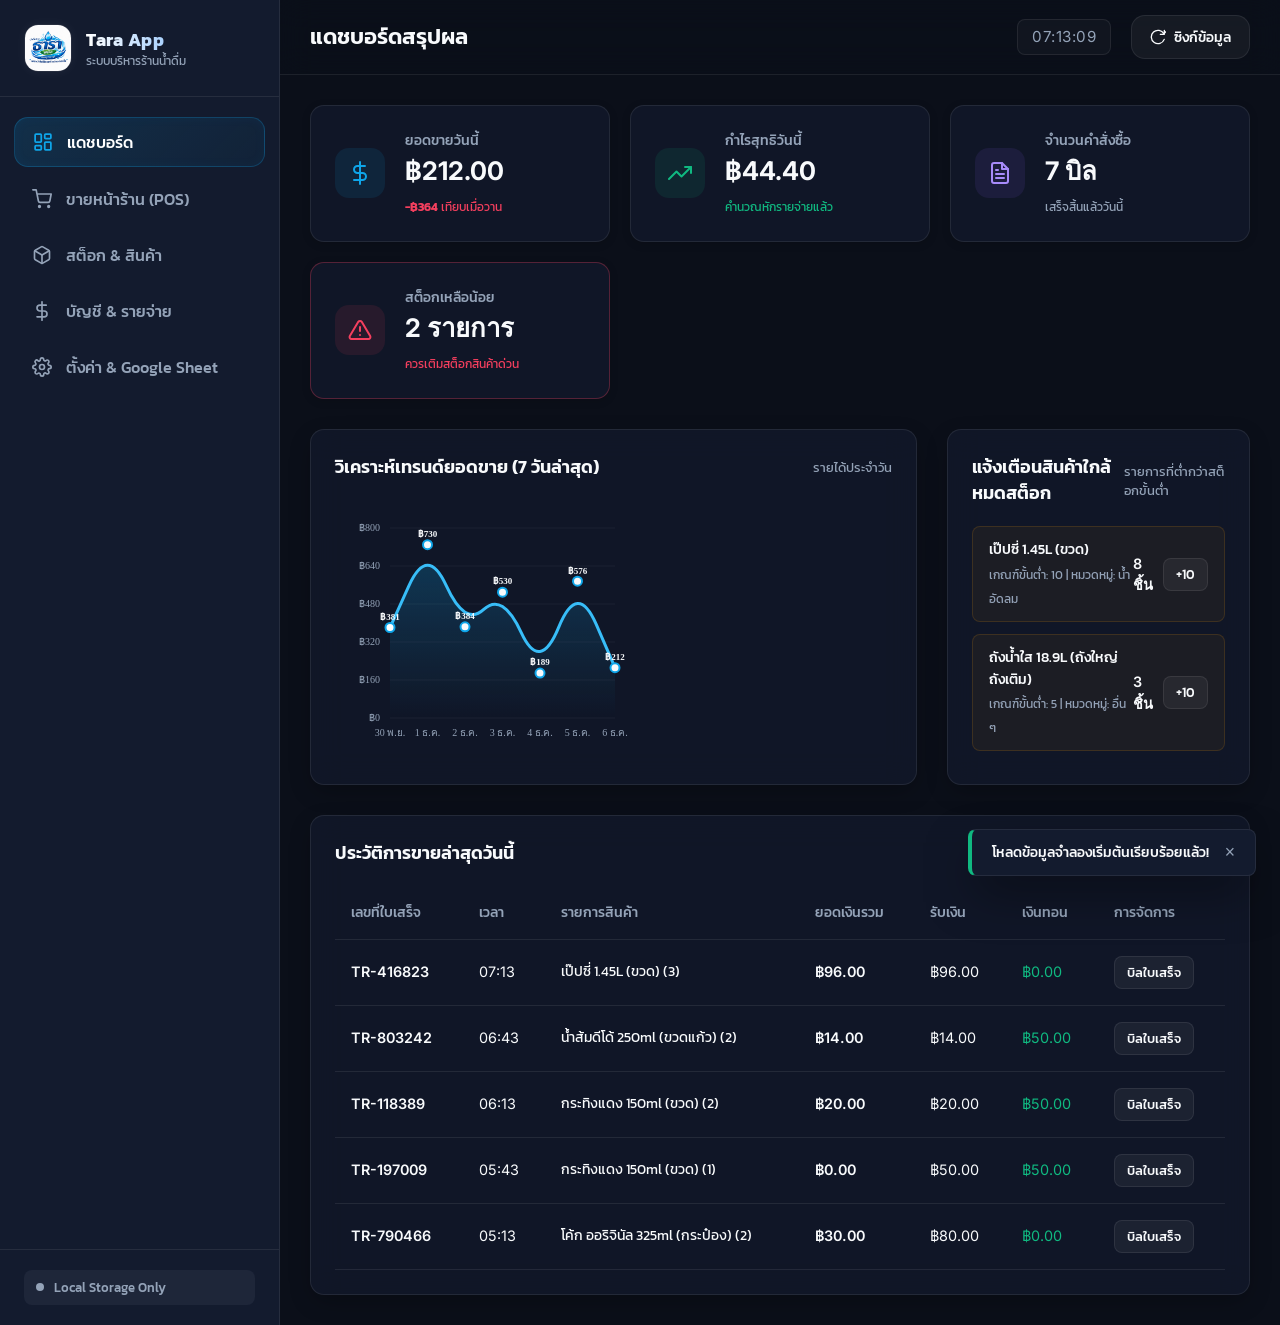
==== Tara App/index.html @ c136586b "Add files via upload" ====
<!DOCTYPE html>
<html lang="th">
<head>
    <meta charset="UTF-8">
    <meta name="viewport" content="width=device-width, initial-scale=1.0">
    <title>Tara App - ระบบจัดการร้านน้ำดื่มและเครื่องดื่ม</title>
    <!-- Google Fonts -->
    <link rel="preconnect" href="https://fonts.googleapis.com">
    <link rel="preconnect" href="https://fonts.gstatic.com" crossorigin>
    <link href="https://fonts.googleapis.com/css2?family=Inter:wght@300;400;500;600;700&family=Kanit:wght@300;400;500;600&display=swap" rel="stylesheet">
    <link rel="stylesheet" href="style.css">
</head>
<body>
    <div class="app-container">
        <!-- Sidebar Navigation -->
        <aside class="sidebar">
            <div class="sidebar-brand">
                <img src="logo/Logo-TARA.jpg" alt="Tara Logo" class="brand-logo-img">
                <div class="brand-details">
                    <h1>Tara App</h1>
                    <span>ระบบบริหารร้านน้ำดื่ม</span>
                </div>
            </div>
            
            <nav class="sidebar-menu">
                <a href="#" class="menu-item active" data-tab="dashboard" id="nav-dashboard">
                    <span class="menu-icon">
                        <svg xmlns="http://www.w3.org/2000/svg" width="20" height="20" viewBox="0 0 24 24" fill="none" stroke="currentColor" stroke-width="2" stroke-linecap="round" stroke-linejoin="round"><rect x="3" y="3" width="7" height="9" rx="1"/><rect x="14" y="3" width="7" height="5" rx="1"/><rect x="14" y="12" width="7" height="9" rx="1"/><rect x="3" y="16" width="7" height="5" rx="1"/></svg>
                    </span>
                    <span class="menu-text">แดชบอร์ด</span>
                </a>
                <a href="#" class="menu-item" data-tab="pos" id="nav-pos">
                    <span class="menu-icon">
                        <svg xmlns="http://www.w3.org/2000/svg" width="20" height="20" viewBox="0 0 24 24" fill="none" stroke="currentColor" stroke-width="2" stroke-linecap="round" stroke-linejoin="round"><circle cx="9" cy="21" r="1"/><circle cx="20" cy="21" r="1"/><path d="M1 1h4l2.68 13.39a2 2 0 0 0 2 1.61h9.72a2 2 0 0 0 2-1.61L23 6H6"/></svg>
                    </span>
                    <span class="menu-text">ขายหน้าร้าน (POS)</span>
                </a>
                <a href="#" class="menu-item" data-tab="stock" id="nav-stock">
                    <span class="menu-icon">
                        <svg xmlns="http://www.w3.org/2000/svg" width="20" height="20" viewBox="0 0 24 24" fill="none" stroke="currentColor" stroke-width="2" stroke-linecap="round" stroke-linejoin="round"><path d="M21 16V8a2 2 0 0 0-1-1.73l-7-4a2 2 0 0 0-2 0l-7 4A2 2 0 0 0 3 8v8a2 2 0 0 0 1 1.73l7 4a2 2 0 0 0 2 0l7-4A2 2 0 0 0 21 16z"/><polyline points="3.27 6.96 12 12.01 20.73 6.96"/><line x1="12" y1="22.08" x2="12" y2="12"/></svg>
                    </span>
                    <span class="menu-text">สต็อก & สินค้า</span>
                </a>
                <a href="#" class="menu-item" data-tab="accounting" id="nav-accounting">
                    <span class="menu-icon">
                        <svg xmlns="http://www.w3.org/2000/svg" width="20" height="20" viewBox="0 0 24 24" fill="none" stroke="currentColor" stroke-width="2" stroke-linecap="round" stroke-linejoin="round"><line x1="12" y1="1" x2="12" y2="23"/><path d="M17 5H9.5a3.5 3.5 0 0 0 0 7h5a3.5 3.5 0 0 1 0 7H6"/></svg>
                    </span>
                    <span class="menu-text">บัญชี & รายจ่าย</span>
                </a>
                <a href="#" class="menu-item" data-tab="settings" id="nav-settings">
                    <span class="menu-icon">
                        <svg xmlns="http://www.w3.org/2000/svg" width="20" height="20" viewBox="0 0 24 24" fill="none" stroke="currentColor" stroke-width="2" stroke-linecap="round" stroke-linejoin="round"><circle cx="12" cy="12" r="3"/><path d="M19.4 15a1.65 1.65 0 0 0 .33 1.82l.06.06a2 2 0 1 1-2.83 2.83l-.06-.06a1.65 1.65 0 0 0-1.82-.33 1.65 1.65 0 0 0-1 1.51V21a2 2 0 0 1-4 0v-.09A1.65 1.65 0 0 0 9 19.4a1.65 1.65 0 0 0-1.82.33l-.06.06a2 2 0 1 1-2.83-2.83l.06-.06a1.65 1.65 0 0 0 .33-1.82 1.65 1.65 0 0 0-1.51-1H3a2 2 0 0 1 0-4h.09A1.65 1.65 0 0 0 4.6 9a1.65 1.65 0 0 0-.33-1.82l-.06-.06a2 2 0 1 1 2.83-2.83l.06.06a1.65 1.65 0 0 0 1.82.33H9a1.65 1.65 0 0 0 1-1.51V3a2 2 0 0 1 4 0v.09a1.65 1.65 0 0 0 1 1.51 1.65 1.65 0 0 0 1.82-.33l.06-.06a2 2 0 1 1 2.83 2.83l-.06.06a1.65 1.65 0 0 0-.33 1.82V9a1.65 1.65 0 0 0 1.51 1H21a2 2 0 0 1 0 4h-.09a1.65 1.65 0 0 0-1.51 1z"/></svg>
                    </span>
                    <span class="menu-text">ตั้งค่า & Google Sheet</span>
                </a>
            </nav>

            <div class="sidebar-footer">
                <div class="sync-status offline" id="connection-indicator">
                    <span class="status-dot"></span>
                    <span class="status-label" id="connection-status-text">Local Storage Only</span>
                </div>
            </div>
        </aside>

        <!-- Main Content Area -->
        <main class="main-content">
            <!-- Header/Topbar -->
            <header class="topbar">
                <div class="topbar-left">
                    <button class="mobile-toggle" id="mobile-nav-toggle">
                        <svg xmlns="http://www.w3.org/2000/svg" width="24" height="24" viewBox="0 0 24 24" fill="none" stroke="currentColor" stroke-width="2" stroke-linecap="round" stroke-linejoin="round"><line x1="3" y1="12" x2="21" y2="12"/><line x1="3" y1="6" x2="21" y2="6"/><line x1="3" y1="18" x2="21" y2="18"/></svg>
                    </button>
                    <h2 class="page-title" id="current-page-title">แดชบอร์ดสรุปผล</h2>
                </div>
                <div class="topbar-right">
                    <div class="current-time" id="clock-display">14:00:00</div>
                    <button class="btn btn-secondary sync-now-btn" id="header-sync-btn" title="ซิงก์ข้อมูลกับ Google Sheet ตอนนี้">
                        <svg xmlns="http://www.w3.org/2000/svg" width="16" height="16" viewBox="0 0 24 24" fill="none" stroke="currentColor" stroke-width="2" stroke-linecap="round" stroke-linejoin="round"><path d="M21.5 2v6h-6M21.34 15.57a10 10 0 1 1-.57-8.38l5.67-5.67"/></svg>
                        <span>ซิงก์ข้อมูล</span>
                    </button>
                </div>
            </header>

            <!-- Container for pages (Tabs) -->
            <div class="content-body">
                
                <!-- 1. DASHBOARD PAGE -->
                <section class="tab-panel active" id="tab-dashboard">
                    <!-- Stats Grid -->
                    <div class="stats-grid">
                        <div class="stat-card">
                            <div class="stat-icon income">
                                <svg xmlns="http://www.w3.org/2000/svg" width="24" height="24" viewBox="0 0 24 24" fill="none" stroke="currentColor" stroke-width="2" stroke-linecap="round" stroke-linejoin="round"><line x1="12" y1="1" x2="12" y2="23"/><path d="M17 5H9.5a3.5 3.5 0 0 0 0 7h5a3.5 3.5 0 0 1 0 7H6"/></svg>
                            </div>
                            <div class="stat-info">
                                <h3>ยอดขายวันนี้</h3>
                                <p class="stat-value" id="stat-sales-today">฿0.00</p>
                                <span class="stat-trend trend-up" id="stat-sales-diff">฿0.00 จากเมื่อวาน</span>
                            </div>
                        </div>

                        <div class="stat-card">
                            <div class="stat-icon profit">
                                <svg xmlns="http://www.w3.org/2000/svg" width="24" height="24" viewBox="0 0 24 24" fill="none" stroke="currentColor" stroke-width="2" stroke-linecap="round" stroke-linejoin="round"><polyline points="23 6 13.5 15.5 8.5 10.5 1 18"/><polyline points="17 6 23 6 23 12"/></svg>
                            </div>
                            <div class="stat-info">
                                <h3>กำไรสุทธิวันนี้</h3>
                                <p class="stat-value" id="stat-profit-today">฿0.00</p>
                                <span class="stat-trend trend-up" id="stat-profit-diff">คำนวณหักรายจ่ายแล้ว</span>
                            </div>
                        </div>

                        <div class="stat-card">
                            <div class="stat-icon orders">
                                <svg xmlns="http://www.w3.org/2000/svg" width="24" height="24" viewBox="0 0 24 24" fill="none" stroke="currentColor" stroke-width="2" stroke-linecap="round" stroke-linejoin="round"><path d="M14 2H6a2 2 0 0 0-2 2v16a2 2 0 0 0 2 2h12a2 2 0 0 0 2-2V8z"/><polyline points="14 2 14 8 20 8"/><line x1="16" y1="13" x2="8" y2="13"/><line x1="16" y1="17" x2="8" y2="17"/><polyline points="10 9 9 9 8 9"/></svg>
                            </div>
                            <div class="stat-info">
                                <h3>จำนวนคำสั่งซื้อ</h3>
                                <p class="stat-value" id="stat-orders-today">0 บิล</p>
                                <span class="stat-trend" id="stat-orders-diff">เสร็จสิ้นแล้ววันนี้</span>
                            </div>
                        </div>

                        <div class="stat-card alert-card" id="stat-low-stock-card">
                            <div class="stat-icon warning">
                                <svg xmlns="http://www.w3.org/2000/svg" width="24" height="24" viewBox="0 0 24 24" fill="none" stroke="currentColor" stroke-width="2" stroke-linecap="round" stroke-linejoin="round"><path d="M10.29 3.86L1.82 18a2 2 0 0 0 1.71 3h16.94a2 2 0 0 0 1.71-3L13.71 3.86a2 2 0 0 0-3.42 0z"/><line x1="12" y1="9" x2="12" y2="13"/><line x1="12" y1="17" x2="12.01" y2="17"/></svg>
                            </div>
                            <div class="stat-info">
                                <h3>สต็อกเหลือน้อย</h3>
                                <p class="stat-value" id="stat-low-stock-count">0 รายการ</p>
                                <span class="stat-trend trend-down" id="stat-low-stock-desc">ควรเติมสต็อกสินค้าด่วน</span>
                            </div>
                        </div>
                    </div>

                    <!-- Dashboard Graphs and Alerts Grid -->
                    <div class="dashboard-grid">
                        <!-- Sales Chart Container -->
                        <div class="chart-container glass-card">
                            <div class="card-header">
                                <h3>วิเคราะห์เทรนด์ยอดขาย (7 วันล่าสุด)</h3>
                                <span class="card-subtitle">รายได้ประจำวัน</span>
                            </div>
                            <div class="chart-body">
                                <canvas id="salesChart" height="260"></canvas>
                            </div>
                        </div>

                        <!-- Low Stock & Alert list -->
                        <div class="alert-list-container glass-card">
                            <div class="card-header">
                                <h3>แจ้งเตือนสินค้าใกล้หมดสต็อก</h3>
                                <span class="card-subtitle">รายการที่ต่ำกว่าสต็อกขั้นต่ำ</span>
                            </div>
                            <div class="alert-list-body" id="low-stock-alert-list">
                                <!-- Dynamic Items -->
                                <div class="empty-state">
                                    <svg xmlns="http://www.w3.org/2000/svg" width="48" height="48" viewBox="0 0 24 24" fill="none" stroke="currentColor" stroke-width="1.5" stroke-linecap="round" stroke-linejoin="round"><circle cx="12" cy="12" r="10"/><polyline points="12 6 12 12 16 14"/></svg>
                                    <p>สต็อกสินค้าทุกรายการยังคงปกติ</p>
                                </div>
                            </div>
                        </div>
                    </div>

                    <!-- Recent Sales Table -->
                    <div class="recent-sales glass-card">
                        <div class="card-header">
                            <h3>ประวัติการขายล่าสุดวันนี้</h3>
                            <a href="#" class="btn btn-text" id="dashboard-to-ledger">ดูสมุดบัญชีทั้งหมด &rarr;</a>
                        </div>
                        <div class="table-responsive">
                            <table class="table" id="recent-sales-table">
                                <thead>
                                    <tr>
                                        <th>เลขที่ใบเสร็จ</th>
                                        <th>เวลา</th>
                                        <th>รายการสินค้า</th>
                                        <th>ยอดเงินรวม</th>
                                        <th>รับเงิน</th>
                                        <th>เงินทอน</th>
                                        <th>การจัดการ</th>
                                    </tr>
                                </thead>
                                <tbody id="recent-sales-tbody">
                                    <!-- Dynamic rows -->
                                    <tr>
                                        <td colspan="7" class="text-center">ไม่มีข้อมูลการขายในวันนี้</td>
                                    </tr>
                                </tbody>
                            </table>
                        </div>
                    </div>
                </section>

                <!-- 2. POS PAGE -->
                <section class="tab-panel" id="tab-pos">
                    <div class="pos-layout">
                        <!-- Menu Items Container (Left) -->
                        <div class="pos-menu-panel">
                            <!-- Category Filter and Search -->
                            <div class="menu-control-bar">
                                <div class="search-box">
                                    <svg xmlns="http://www.w3.org/2000/svg" width="18" height="18" viewBox="0 0 24 24" fill="none" stroke="currentColor" stroke-width="2" stroke-linecap="round" stroke-linejoin="round"><circle cx="11" cy="11" r="8"/><line x1="21" y1="21" x2="16.65" y2="16.65"/></svg>
                                    <input type="text" placeholder="ค้นหาน้ำดื่ม/เครื่องดื่ม..." id="pos-search-input">
                                </div>
                                <div class="category-filters" id="pos-category-filters">
                                    <button class="filter-btn active" data-category="all">ทั้งหมด</button>
                                    <button class="filter-btn" data-category="water">น้ำดื่มแพ็ก</button>
                                    <button class="filter-btn" data-category="soda">น้ำอัดลม</button>
                                    <button class="filter-btn" data-category="juice">น้ำผลไม้</button>
                                    <button class="filter-btn" data-category="energy">เครื่องดื่มชูกำลัง</button>
                                    <button class="filter-btn" data-category="other">อื่น ๆ</button>
                                </div>
                            </div>

                            <!-- Products Grid -->
                            <div class="pos-products-grid" id="pos-products-grid">
                                <!-- Dynamic Product Cards -->
                            </div>
                        </div>

                        <!-- Shopping Cart (Right) -->
                        <aside class="pos-cart-panel glass-card">
                            <div class="cart-header">
                                <h3>ตะกร้าสินค้า</h3>
                                <button class="btn btn-icon-text btn-danger-text" id="clear-cart-btn" title="ล้างตะกร้า">
                                    <svg xmlns="http://www.w3.org/2000/svg" width="16" height="16" viewBox="0 0 24 24" fill="none" stroke="currentColor" stroke-width="2" stroke-linecap="round" stroke-linejoin="round"><polyline points="3 6 5 6 21 6"/><path d="M19 6v14a2 2 0 0 1-2 2H7a2 2 0 0 1-2-2V6m3 0V4a2 2 0 0 1 2-2h4a2 2 0 0 1 2 2v2"/><line x1="10" y1="11" x2="10" y2="17"/><line x1="14" y1="11" x2="14" y2="17"/></svg>
                                    <span>ล้างตะกร้า</span>
                                </button>
                            </div>

                            <!-- Cart Items List -->
                            <div class="cart-items-list" id="cart-items-list">
                                <!-- Empty Cart State -->
                                <div class="empty-cart-state">
                                    <svg xmlns="http://www.w3.org/2000/svg" width="64" height="64" viewBox="0 0 24 24" fill="none" stroke="currentColor" stroke-width="1.5" stroke-linecap="round" stroke-linejoin="round"><circle cx="9" cy="21" r="1"/><circle cx="20" cy="21" r="1"/><path d="M1 1h4l2.68 13.39a2 2 0 0 0 2 1.61h9.72a2 2 0 0 0 2-1.61L23 6H6"/></svg>
                                    <p>ตะกร้าว่างเปล่า<br>กรุณาคลิกเลือกเครื่องดื่มเพื่อขาย</p>
                                </div>
                            </div>

                            <!-- Cart Pricing Summary -->
                            <div class="cart-summary">
                                <div class="summary-row">
                                    <span>ยอดรวมสินค้า</span>
                                    <span id="cart-subtotal">฿0.00</span>
                                </div>
                                <div class="summary-row discount-row">
                                    <span>ส่วนลดพิเศษ (฿)</span>
                                    <input type="number" value="0" min="0" id="cart-discount-input" class="summary-input">
                                </div>
                                <hr class="summary-divider">
                                <div class="summary-row total-row">
                                    <span>ยอดรวมสุทธิ</span>
                                    <span id="cart-total">฿0.00</span>
                                </div>
                            </div>

                            <!-- Cash Payment & Change Calculator -->
                            <div class="payment-section">
                                <div class="input-group">
                                    <label for="payment-cash-received">ยอดรับเงินสด (บาท)</label>
                                    <div class="cash-input-wrapper">
                                        <span class="currency-prefix">฿</span>
                                        <input type="number" id="payment-cash-received" placeholder="0" min="0">
                                    </div>
                                </div>

                                <!-- Quick Cash Buttons -->
                                <div class="quick-cash-grid">
                                    <button class="quick-cash-btn" data-value="20">20</button>
                                    <button class="quick-cash-btn" data-value="50">50</button>
                                    <button class="quick-cash-btn" data-value="100">100</button>
                                    <button class="quick-cash-btn" data-value="500">500</button>
                                    <button class="quick-cash-btn" data-value="1000">1,000</button>
                                    <button class="quick-cash-btn" id="cash-btn-exact">พอดี</button>
                                </div>

                                <div class="change-display">
                                    <span>เงินทอน</span>
                                    <span class="change-value" id="payment-change-value">฿0.00</span>
                                </div>

                                <button class="btn btn-primary btn-block btn-lg" id="checkout-submit-btn" disabled>
                                    <svg xmlns="http://www.w3.org/2000/svg" width="20" height="20" viewBox="0 0 24 24" fill="none" stroke="currentColor" stroke-width="2" stroke-linecap="round" stroke-linejoin="round"><path d="M22 11.08V12a10 10 0 1 1-5.93-9.14"/><polyline points="22 4 12 14.01 9 11.01"/></svg>
                                    <span>ยืนยันการขาย & ออกใบเสร็จ</span>
                                </button>
                            </div>
                        </aside>
                    </div>
                </section>

                <!-- 3. INVENTORY & STOCK PAGE -->
                <section class="tab-panel" id="tab-stock">
                    <!-- Actions Row -->
                    <div class="table-actions-bar">
                        <div class="search-box">
                            <svg xmlns="http://www.w3.org/2000/svg" width="18" height="18" viewBox="0 0 24 24" fill="none" stroke="currentColor" stroke-width="2" stroke-linecap="round" stroke-linejoin="round"><circle cx="11" cy="11" r="8"/><line x1="21" y1="21" x2="16.65" y2="16.65"/></svg>
                            <input type="text" placeholder="ค้นหาสินค้าเพื่อจัดการสต็อก..." id="stock-search-input">
                        </div>
                        <div class="action-buttons">
                            <button class="btn btn-secondary" id="stock-filter-low" data-active="false">
                                <svg xmlns="http://www.w3.org/2000/svg" width="16" height="16" viewBox="0 0 24 24" fill="none" stroke="currentColor" stroke-width="2" stroke-linecap="round" stroke-linejoin="round"><path d="M10.29 3.86L1.82 18a2 2 0 0 0 1.71 3h16.94a2 2 0 0 0 1.71-3L13.71 3.86a2 2 0 0 0-3.42 0z"/></svg>
                                <span>กรองสต็อกต่ำกว่าเกณฑ์</span>
                            </button>
                            <button class="btn btn-primary" id="open-add-product-modal-btn">
                                <svg xmlns="http://www.w3.org/2000/svg" width="16" height="16" viewBox="0 0 24 24" fill="none" stroke="currentColor" stroke-width="2" stroke-linecap="round" stroke-linejoin="round"><line x1="12" y1="5" x2="12" y2="19"/><line x1="5" y1="12" x2="19" y2="12"/></svg>
                                <span>เพิ่มรายการสินค้าใหม่</span>
                            </button>
                        </div>
                    </div>

                    <!-- Stock Master Table -->
                    <div class="stock-table-container glass-card">
                        <div class="table-responsive">
                            <table class="table align-middle" id="stock-master-table">
                                <thead>
                                    <tr>
                                        <th>ภาพ</th>
                                        <th>ชื่อสินค้า</th>
                                        <th>หมวดหมู่</th>
                                        <th>ราคาขาย</th>
                                        <th>สต็อกปัจจุบัน</th>
                                        <th>เกณฑ์แจ้งเตือนขั้นต่ำ</th>
                                        <th>สถานะสต็อก</th>
                                        <th>การจัดการสต็อกด่วน</th>
                                        <th>การดำเนินการ</th>
                                    </tr>
                                </thead>
                                <tbody id="stock-master-tbody">
                                    <!-- Dynamic Rows -->
                                </tbody>
                            </table>
                        </div>
                    </div>
                </section>

                <!-- 4. ACCOUNTING PAGE -->
                <section class="tab-panel" id="tab-accounting">
                    <div class="accounting-summary-grid">
                        <div class="acc-summary-card income">
                            <span class="acc-card-label">รายรับสะสม (ยอดขาย)</span>
                            <h2 id="acc-total-income">฿0.00</h2>
                            <p class="acc-card-desc" id="acc-income-count">0 บิลขาย</p>
                        </div>
                        <div class="acc-summary-card expense">
                            <span class="acc-card-label">รายจ่ายรวม</span>
                            <h2 id="acc-total-expense">฿0.00</h2>
                            <p class="acc-card-desc" id="acc-expense-count">0 รายการรายจ่าย</p>
                        </div>
                        <div class="acc-summary-card profit-net">
                            <span class="acc-card-label">กำไรสุทธิทั้งหมด</span>
                            <h2 id="acc-total-net-profit">฿0.00</h2>
                            <p class="acc-card-desc" id="acc-net-profit-percentage">คิดเป็น 0% ของรายรับ</p>
                        </div>
                    </div>

                    <div class="accounting-grid">
                        <!-- Add Expense Form -->
                        <div class="expense-form-container glass-card">
                            <div class="card-header">
                                <h3>บันทึกรายจ่ายร้านค้า</h3>
                                <span class="card-subtitle">ป้อนค่าใช้จ่ายเพื่อคำนวณกำไรสุทธิ</span>
                            </div>
                            <form id="accounting-expense-form">
                                <div class="input-group">
                                    <label for="expense-title">ชื่อรายการรายจ่าย</label>
                                    <input type="text" id="expense-title" placeholder="เช่น ซื้อน้ำแข็ง, ค่าไฟร้าน, ค่าส่งของ" required>
                                </div>

                                <div class="form-row">
                                    <div class="input-group">
                                        <label for="expense-category">หมวดหมู่</label>
                                        <select id="expense-category" required>
                                            <option value="raw_materials">วัตถุดิบและน้ำดื่ม</option>
                                            <option value="utilities">ค่าน้ำ/ค่าไฟ/อินเทอร์เน็ต</option>
                                            <option value="rent">ค่าเช่าร้าน/สถานที่</option>
                                            <option value="salary">ค่าแรงพนักงาน</option>
                                            <option value="transport">ค่าเดินทาง/ขนส่ง</option>
                                            <option value="other">อื่น ๆ</option>
                                        </select>
                                    </div>
                                    <div class="input-group">
                                        <label for="expense-amount">จำนวนเงิน (บาท)</label>
                                        <input type="number" id="expense-amount" placeholder="0.00" min="0.01" step="0.01" required>
                                    </div>
                                </div>

                                <div class="input-group">
                                    <label for="expense-date">วันที่บันทึก</label>
                                    <input type="date" id="expense-date" required>
                                </div>

                                <button type="submit" class="btn btn-primary btn-block">
                                    <svg xmlns="http://www.w3.org/2000/svg" width="16" height="16" viewBox="0 0 24 24" fill="none" stroke="currentColor" stroke-width="2" stroke-linecap="round" stroke-linejoin="round"><line x1="12" y1="5" x2="12" y2="19"/><line x1="5" y1="12" x2="19" y2="12"/></svg>
                                    <span>บันทึกรายจ่าย</span>
                                </button>
                            </form>
                        </div>

                        <!-- Accounting Ledger / Transactions -->
                        <div class="ledger-container glass-card">
                            <div class="card-header">
                                <h3>สมุดบันทึกรายการเดินบัญชี (Ledger)</h3>
                                <div class="ledger-header-actions">
                                    <select id="ledger-filter-type" class="select-sm">
                                        <option value="all">ทั้งหมด</option>
                                        <option value="income">รายรับ (การขาย)</option>
                                        <option value="expense">รายจ่าย</option>
                                    </select>
                                </div>
                            </div>
                            <div class="ledger-body">
                                <div class="table-responsive">
                                    <table class="table" id="ledger-table">
                                        <thead>
                                            <tr>
                                                <th>วันเวลา</th>
                                                <th>ประเภท</th>
                                                <th>รายการบันทึก</th>
                                                <th>หมวดหมู่</th>
                                                <th>ยอดเงิน</th>
                                                <th>การจัดการ</th>
                                            </tr>
                                        </thead>
                                        <tbody id="ledger-tbody">
                                            <!-- Dynamic Rows -->
                                        </tbody>
                                    </table>
                                </div>
                            </div>
                        </div>
                    </div>
                </section>

                <!-- 5. SETTINGS & GOOGLE SHEETS SYNC PAGE -->
                <section class="tab-panel" id="tab-settings">
                    <div class="settings-grid">
                        
                        <!-- Configuration Card -->
                        <div class="settings-card glass-card">
                            <div class="card-header">
                                <h3>การเชื่อมต่อ Google Sheets</h3>
                                <span class="card-subtitle">ซิงก์ข้อมูลไปเก็บบน Google Sheets ของคุณแบบเรียลไทม์</span>
                            </div>
                            <div class="settings-body">
                                <div class="connection-setup-form">
                                    <div class="input-group">
                                        <label for="google-sheet-url">Google Apps Script Web App URL</label>
                                        <input type="url" id="google-sheet-url" placeholder="https://script.google.com/macros/s/.../exec">
                                        <p class="input-tip">สร้าง URL นี้ได้ฟรีจาก Google Sheet ของคุณ ตามคู่มือแนะนำด้านล่าง</p>
                                    </div>
                                    <div class="settings-actions">
                                        <button class="btn btn-secondary" id="btn-test-sheet-conn">
                                            <svg xmlns="http://www.w3.org/2000/svg" width="16" height="16" viewBox="0 0 24 24" fill="none" stroke="currentColor" stroke-width="2" stroke-linecap="round" stroke-linejoin="round"><circle cx="12" cy="12" r="10"/><path d="m4.93 4.93 4.24 4.24"/></svg>
                                            <span>ทดสอบการเชื่อมต่อ</span>
                                        </button>
                                        <button class="btn btn-primary" id="btn-save-sheet-url">
                                            <svg xmlns="http://www.w3.org/2000/svg" width="16" height="16" viewBox="0 0 24 24" fill="none" stroke="currentColor" stroke-width="2" stroke-linecap="round" stroke-linejoin="round"><path d="M19 21H5a2 2 0 0 1-2-2V5a2 2 0 0 1 2-2h11l5 5v11a2 2 0 0 1-2 2z"/><polyline points="17 21 17 13 7 13 7 21"/><polyline points="7 3 7 8 15 8"/></svg>
                                            <span>บันทึกและซิงก์ข้อมูล</span>
                                        </button>
                                    </div>
                                </div>

                                <hr class="settings-divider">

                                <div class="sync-data-management">
                                    <h4>จัดการข้อมูลการซิงก์</h4>
                                    <p class="desc-text">คุณสามารถนำเข้า/ส่งออกข้อมูลเครื่องดื่มและยอดขาย เพื่อสำรองข้อมูลได้</p>
                                    <div class="button-row">
                                        <button class="btn btn-secondary-outline" id="btn-sync-pull">
                                            <svg xmlns="http://www.w3.org/2000/svg" width="16" height="16" viewBox="0 0 24 24" fill="none" stroke="currentColor" stroke-width="2" stroke-linecap="round" stroke-linejoin="round"><path d="M21 15v4a2 2 0 0 1-2 2H5a2 2 0 0 1-2-2v-4"/><polyline points="7 10 12 15 17 10"/><line x1="12" y1="15" x2="12" y2="3"/></svg>
                                            <span>ดึงข้อมูลจาก Google Sheet (Pull)</span>
                                        </button>
                                        <button class="btn btn-secondary-outline" id="btn-sync-push">
                                            <svg xmlns="http://www.w3.org/2000/svg" width="16" height="16" viewBox="0 0 24 24" fill="none" stroke="currentColor" stroke-width="2" stroke-linecap="round" stroke-linejoin="round"><path d="M21 15v4a2 2 0 0 1-2 2H5a2 2 0 0 1-2-2v-4"/><polyline points="17 8 12 3 7 8"/><line x1="12" y1="3" x2="12" y2="15"/></svg>
                                            <span>ส่งข้อมูลขึ้น Google Sheet (Push)</span>
                                        </button>
                                    </div>
                                </div>

                                <hr class="settings-divider">

                                <div class="demo-reset-section">
                                    <h4>ตัวอย่างการใช้งานและการล้างข้อมูล</h4>
                                    <p class="desc-text">โหลดข้อมูลตัวอย่างเริ่มต้นเพื่อลองขาย หรือล้างข้อมูลทั้งหมดในเครื่องเพื่อเริ่มต้นใหม่</p>
                                    <div class="button-row">
                                        <button class="btn btn-secondary" id="btn-load-demo-data">โหลดสินค้าจำลองตัวอย่าง</button>
                                        <button class="btn btn-danger-outline" id="btn-reset-app-data">ล้างข้อมูลทั้งหมดในเครื่อง</button>
                                    </div>
                                </div>
                            </div>
                        </div>

                        <!-- Guide Card -->
                        <div class="settings-card glass-card">
                            <div class="card-header">
                                <h3>สคริปต์ Google Apps Script และขั้นตอนการติดตั้ง</h3>
                                <span class="card-subtitle">สร้างสะพานเชื่อมข้อมูลจากเว็บเข้าสู่สเปรดชีตของคุณ</span>
                            </div>
                            <div class="guide-body">
                                <ol class="guide-steps">
                                    <li>สร้าง **Google Sheet** ใหม่ขึ้นมา 1 ใบ</li>
                                    <li>กดไปที่ **ส่วนขยาย (Extensions) &rarr; Apps Script**</li>
                                    <li>ลบโค้ดเริ่มต้นออกทั้งหมด แล้วคัดลอกโค้ดสคริปต์ด้านล่างนี้ไปวางแทนที่</li>
                                    <li>คลิกที่ปุ่ม **การเปิดใช้งาน (Deploy) &rarr; การเปิดใช้งานใหม่... (New Deployment)**</li>
                                    <li>เลือกประเภทเป็น **เว็บแอป (Web App)**</li>
                                    <li>ตั้งค่า **ผู้มีสิทธิ์เข้าถึง (Who has access)** เป็น **ทุกคน (Anyone)**</li>
                                    <li>คลิก **เปิดใช้งาน (Deploy)** ยอมรับสิทธิ์ และคัดลอก **URL เว็บแอป** มาใส่ในช่องตั้งค่าด้านซ้าย</li>
                                </ol>
                                
                                <div class="script-box-container">
                                    <div class="script-header">
                                        <span>Google Apps Script Code</span>
                                        <button class="btn btn-sm btn-secondary" id="btn-copy-script">คัดลอกโค้ด</button>
                                    </div>
                                    <textarea readonly id="apps-script-textarea" class="code-textarea"></textarea>
                                </div>
                            </div>
                        </div>
                    </div>
                </section>
                
            </div>
        </main>
    </div>

    <!-- MODAL: ADD/EDIT PRODUCT -->
    <div class="modal" id="product-modal">
        <div class="modal-content glass-card">
            <div class="modal-header">
                <h3 id="product-modal-title">เพิ่มรายการสินค้าใหม่</h3>
                <button class="btn-close" id="product-modal-close">&times;</button>
            </div>
            <form id="product-modal-form">
                <input type="hidden" id="product-id-input">
                
                <div class="input-group">
                    <label for="product-name-input">ชื่อน้ำดื่ม/เครื่องดื่ม</label>
                    <input type="text" id="product-name-input" placeholder="เช่น น้ำดื่มคริสตัล 1.5 ลิตร (แพ็ก 6)" required>
                </div>

                <div class="form-row">
                    <div class="input-group">
                        <label for="product-category-input">หมวดหมู่</label>
                        <select id="product-category-input" required>
                            <option value="water">น้ำดื่มแพ็ก</option>
                            <option value="soda">น้ำอัดลม</option>
                            <option value="juice">น้ำผลไม้</option>
                            <option value="energy">เครื่องดื่มชูกำลัง</option>
                            <option value="other">อื่น ๆ</option>
                        </select>
                    </div>
                    <div class="input-group">
                        <label for="product-image-select">ไอคอนอิโมจิเริ่มต้น</label>
                        <select id="product-image-select">
                            <option value="water-pack">💧 แพ็กน้ำดื่มมาตรฐาน</option>
                            <option value="water-bottle">🍼 ขวดน้ำดื่มเดี่ยว</option>
                            <option value="soda-can">🥤 กระป๋องน้ำอัดลม</option>
                            <option value="soda-bottle">🍾 ขวดน้ำอัดลม/ขวดแก้ว</option>
                            <option value="juice-box">🧃 กล่องน้ำผลไม้/นม</option>
                            <option value="energy-bottle">⚡ ขวดแก้วเครื่องดื่มชูกำลัง</option>
                            <option value="other-beverage">📦 ลังสินค้า/อื่น ๆ</option>
                        </select>
                    </div>
                </div>

                <div class="form-row">
                    <div class="input-group">
                        <label for="product-cost-input">ราคาต้นทุนต่อหน่วย (บาท)</label>
                        <input type="number" id="product-cost-input" placeholder="0.00" min="0" step="0.01" required>
                    </div>
                    <div class="input-group">
                        <label for="product-price-input">ราคาขายต่อหน่วย (บาท)</label>
                        <input type="number" id="product-price-input" placeholder="0.00" min="0" step="0.01" required>
                    </div>
                </div>

                <div class="form-row">
                    <div class="input-group">
                        <label for="product-stock-input">สต็อกปัจจุบัน</label>
                        <input type="number" id="product-stock-input" placeholder="0" min="0" value="0" required>
                    </div>
                    <div class="input-group">
                        <label for="product-min-stock-input">เกณฑ์แจ้งเตือนสต็อกต่ำ</label>
                        <input type="number" id="product-min-stock-input" placeholder="10" min="0" value="10" required>
                    </div>
                </div>

                <div class="form-row" style="align-items: center;">
                    <div class="input-group">
                        <label for="product-image-file">อัปโหลดรูปภาพสินค้า (PNG/JPG)</label>
                        <input type="file" id="product-image-file" accept="image/*">
                        <input type="hidden" id="product-image-base64">
                    </div>
                    <div class="input-group">
                        <label>ภาพตัวอย่าง</label>
                        <div class="image-upload-preview" id="image-upload-preview" style="height: 50px; display: flex; align-items: center; justify-content: center; border: 1px dashed var(--border-color); border-radius: var(--radius-sm); overflow: hidden; background: rgba(0,0,0,0.2);">
                            <span style="font-size: 0.8rem; color: var(--text-muted);">ไม่มีรูปภาพ</span>
                        </div>
                    </div>
                </div>

                <div class="modal-footer">
                    <button type="button" class="btn btn-secondary" id="product-modal-cancel">ยกเลิก</button>
                    <button type="submit" class="btn btn-primary" id="product-modal-submit">บันทึกสินค้า</button>
                </div>
            </form>
        </div>
    </div>

    <!-- MODAL: RECEIPT VISUALIZER -->
    <div class="modal" id="receipt-modal">
        <div class="modal-content receipt-modal-content glass-card">
            <div class="modal-header">
                <h3>การขายเสร็จสมบูรณ์</h3>
                <button class="btn-close" id="receipt-modal-close">&times;</button>
            </div>
            
            <div class="receipt-paper" id="receipt-print-area">
                <div class="receipt-header">
                    <h2>TARA APP DRINK SHOP</h2>
                    <p>ระบบหน้าร้านขายส่ง-ปลีก น้ำดื่ม & เครื่องดื่ม</p>
                    <p class="receipt-meta">วันที่: <span id="rec-date">14/07/2026</span> | เวลา: <span id="rec-time">14:00</span></p>
                    <p class="receipt-meta">เลขใบเสร็จ: <span id="rec-number">TR-123456</span></p>
                </div>
                
                <hr class="receipt-divider">
                
                <table class="receipt-table">
                    <thead>
                        <tr>
                            <th>รายการ</th>
                            <th class="text-center">จำนวน</th>
                            <th class="text-right">ราคา</th>
                        </tr>
                    </thead>
                    <tbody id="receipt-items-tbody">
                        <!-- Dynamic items -->
                    </tbody>
                </table>
                
                <hr class="receipt-divider">
                
                <div class="receipt-totals">
                    <div class="total-row">
                        <span>ยอดรวม</span>
                        <span id="rec-subtotal">฿0.00</span>
                    </div>
                    <div class="total-row discount" id="rec-discount-row">
                        <span>ส่วนลดพิเศษ</span>
                        <span id="rec-discount">฿0.00</span>
                    </div>
                    <div class="total-row grand-total">
                        <span>ยอดรวมสุทธิ</span>
                        <span id="rec-total">฿0.00</span>
                    </div>
                    <hr class="receipt-divider-dash">
                    <div class="total-row">
                        <span>รับเงินสด</span>
                        <span id="rec-cash-received">฿0.00</span>
                    </div>
                    <div class="total-row">
                        <span>เงินทอน</span>
                        <span id="rec-change">฿0.00</span>
                    </div>
                </div>
                
                <div class="receipt-footer">
                    <p>ขอบคุณที่ใช้บริการครับ/ค่ะ</p>
                    <p>Powered by Tara App & Google Sheets</p>
                </div>
            </div>
            
            <div class="modal-footer">
                <button class="btn btn-secondary" id="btn-close-receipt">ปิดหน้าต่าง</button>
                <button class="btn btn-primary" id="btn-print-receipt">
                    <svg xmlns="http://www.w3.org/2000/svg" width="16" height="16" viewBox="0 0 24 24" fill="none" stroke="currentColor" stroke-width="2" stroke-linecap="round" stroke-linejoin="round"><polyline points="6 9 6 2 18 2 18 9"/><path d="M6 18H4a2 2 0 0 1-2-2v-5a2 2 0 0 1 2-2h16a2 2 0 0 1 2 2v5a2 2 0 0 1-2 2h-2"/><rect x="6" y="14" width="12" height="8"/></svg>
                    <span>สั่งพิมพ์ใบเสร็จ (Print)</span>
                </button>
            </div>
        </div>
    </div>

    <!-- Notification Toast -->
    <div class="toast-container" id="toast-container"></div>

    <!-- JS Logic -->
    <script src="app.js"></script>
</body>
</html>
---- Tara App/style.css ----
/* ==========================================================================
   TARA APP - DESIGN SYSTEM & STYLESHEET
   Sleek Dark Mode & Glassmorphism Design
   ========================================================================== */

:root {
    /* Color Palette */
    --bg-primary: #0b0f19;
    --bg-secondary: #131b2e;
    --bg-card: rgba(22, 30, 52, 0.55);
    --border-color: rgba(255, 255, 255, 0.08);
    --border-glow: rgba(56, 189, 248, 0.15);
    
    /* Brand Accents */
    --accent-blue: #0ea5e9;
    --accent-blue-hover: #0284c7;
    --accent-green: #10b981;
    --accent-green-glow: rgba(16, 185, 129, 0.2);
    --accent-amber: #f59e0b;
    --accent-amber-glow: rgba(245, 158, 11, 0.2);
    --accent-red: #f43f5e;
    --accent-red-hover: #e11d48;
    --accent-red-glow: rgba(244, 63, 94, 0.2);
    
    /* Neutral Text */
    --text-primary: #f8fafc;
    --text-secondary: #94a3b8;
    --text-muted: #64748b;
    --text-dark: #0f172a;
    
    /* Typography */
    --font-english: 'Inter', sans-serif;
    --font-thai: 'Kanit', sans-serif;
    
    /* Shadows & Blurs */
    --shadow-sm: 0 2px 8px rgba(0, 0, 0, 0.15);
    --shadow-md: 0 8px 24px -4px rgba(0, 0, 0, 0.3);
    --shadow-lg: 0 20px 48px -8px rgba(0, 0, 0, 0.5);
    --blur-intensity: 16px;
    
    /* Transitions */
    --transition-fast: 0.15s ease;
    --transition-normal: 0.25s cubic-bezier(0.4, 0, 0.2, 1);
    --radius-sm: 8px;
    --radius-md: 14px;
    --radius-lg: 20px;
}

/* Reset & Base Styles */
* {
    margin: 0;
    padding: 0;
    box-sizing: border-box;
    -webkit-tap-highlight-color: transparent;
}

body {
    background-color: var(--bg-primary);
    color: var(--text-primary);
    font-family: var(--font-thai);
    min-height: 100vh;
    overflow-x: hidden;
    line-height: 1.5;
}

/* App Container Layout */
.app-container {
    display: flex;
    min-height: 100vh;
    width: 100vw;
}

/* Scrollbar Customization */
::-webkit-scrollbar {
    width: 6px;
    height: 6px;
}
::-webkit-scrollbar-track {
    background: var(--bg-primary);
}
::-webkit-scrollbar-thumb {
    background: var(--text-muted);
    border-radius: 4px;
}
::-webkit-scrollbar-thumb:hover {
    background: var(--text-secondary);
}

/* ==========================================================================
   SIDEBAR COMPONENT
   ========================================================================== */
.sidebar {
    width: 280px;
    background-color: var(--bg-secondary);
    border-right: 1px solid var(--border-color);
    display: flex;
    flex-direction: column;
    flex-shrink: 0;
    z-index: 100;
    transition: transform var(--transition-normal);
}

.sidebar-brand {
    padding: 24px;
    display: flex;
    align-items: center;
    gap: 14px;
    border-bottom: 1px solid var(--border-color);
}

.brand-logo-img {
    width: 48px;
    height: 48px;
    border-radius: var(--radius-md);
    object-fit: cover;
    border: 1px solid var(--border-color);
    box-shadow: 0 0 12px rgba(255, 255, 255, 0.05);
}

.brand-icon {
    width: 42px;
    height: 42px;
    background: linear-gradient(135deg, var(--accent-blue), #3b82f6);
    border-radius: var(--radius-md);
    display: flex;
    align-items: center;
    justify-content: center;
    color: white;
    box-shadow: 0 0 16px rgba(14, 165, 233, 0.4);
}

.brand-icon svg {
    width: 22px;
    height: 22px;
}

.brand-details h1 {
    font-size: 1.15rem;
    font-weight: 700;
    letter-spacing: 0.5px;
    background: linear-gradient(to right, #ffffff, #93c5fd);
    -webkit-background-clip: text;
    -webkit-text-fill-color: transparent;
}

.brand-details span {
    font-size: 0.75rem;
    color: var(--text-secondary);
    display: block;
    margin-top: -2px;
}

.sidebar-menu {
    padding: 20px 14px;
    display: flex;
    flex-direction: column;
    gap: 8px;
    flex-grow: 1;
}

.menu-item {
    display: flex;
    align-items: center;
    gap: 14px;
    padding: 12px 18px;
    color: var(--text-secondary);
    text-decoration: none;
    border-radius: var(--radius-md);
    font-weight: 500;
    transition: all var(--transition-fast);
}

.menu-item:hover {
    color: var(--text-primary);
    background-color: rgba(255, 255, 255, 0.04);
}

.menu-item.active {
    color: white;
    background: linear-gradient(135deg, rgba(14, 165, 233, 0.15) 0%, rgba(14, 165, 233, 0.05) 100%);
    border: 1px solid rgba(14, 165, 233, 0.25);
    box-shadow: inset 0 0 12px rgba(14, 165, 233, 0.05);
}

.menu-icon {
    display: flex;
    align-items: center;
    justify-content: center;
    transition: transform var(--transition-fast);
}

.menu-item.active .menu-icon {
    color: var(--accent-blue);
    transform: scale(1.05);
}

.sidebar-footer {
    padding: 20px 24px;
    border-top: 1px solid var(--border-color);
}

/* Status Indicator */
.sync-status {
    display: flex;
    align-items: center;
    gap: 10px;
    padding: 8px 12px;
    border-radius: var(--radius-sm);
    font-size: 0.8rem;
    font-weight: 500;
}

.sync-status.offline {
    background-color: rgba(148, 163, 184, 0.08);
    color: var(--text-secondary);
}

.sync-status.online {
    background-color: rgba(16, 185, 129, 0.08);
    color: var(--accent-green);
    border: 1px solid rgba(16, 185, 129, 0.15);
}

.sync-status.syncing {
    background-color: rgba(245, 158, 11, 0.08);
    color: var(--accent-amber);
    border: 1px solid rgba(245, 158, 11, 0.15);
}

.status-dot {
    width: 8px;
    height: 8px;
    border-radius: 50%;
    background-color: var(--text-secondary);
    display: inline-block;
}

.offline .status-dot { background-color: var(--text-secondary); }
.online .status-dot { 
    background-color: var(--accent-green);
    box-shadow: 0 0 8px var(--accent-green);
}
.syncing .status-dot {
    background-color: var(--accent-amber);
    box-shadow: 0 0 8px var(--accent-amber);
    animation: pulse 1s infinite alternate;
}

/* ==========================================================================
   MAIN MAIN CONTENT & TOPBAR
   ========================================================================== */
.main-content {
    flex-grow: 1;
    display: flex;
    flex-direction: column;
    min-height: 100vh;
    overflow-y: auto;
}

.topbar {
    height: 75px;
    background-color: rgba(11, 15, 25, 0.8);
    backdrop-filter: blur(var(--blur-intensity));
    border-bottom: 1px solid var(--border-color);
    display: flex;
    align-items: center;
    justify-content: space-between;
    padding: 0 30px;
    position: sticky;
    top: 0;
    z-index: 90;
}

.topbar-left {
    display: flex;
    align-items: center;
    gap: 16px;
}

.mobile-toggle {
    display: none;
    background: none;
    border: none;
    color: var(--text-primary);
    cursor: pointer;
}

.page-title {
    font-size: 1.4rem;
    font-weight: 600;
}

.topbar-right {
    display: flex;
    align-items: center;
    gap: 20px;
}

.current-time {
    font-family: var(--font-english);
    font-size: 0.95rem;
    color: var(--text-secondary);
    background-color: rgba(255, 255, 255, 0.03);
    padding: 6px 14px;
    border-radius: var(--radius-sm);
    border: 1px solid var(--border-color);
    letter-spacing: 0.5px;
}

.content-body {
    padding: 30px;
    flex-grow: 1;
    display: flex;
    flex-direction: column;
}

/* ==========================================================================
   GLASS CARDS & STANDARD COMPONENT ELEMENTS
   ========================================================================== */
.glass-card {
    background: var(--bg-card);
    backdrop-filter: blur(var(--blur-intensity));
    border: 1px solid var(--border-color);
    border-radius: var(--radius-md);
    box-shadow: var(--shadow-md);
    padding: 24px;
    transition: transform var(--transition-normal), border-color var(--transition-normal);
}

.card-header {
    display: flex;
    justify-content: space-between;
    align-items: center;
    margin-bottom: 20px;
}

.card-header h3 {
    font-size: 1.1rem;
    font-weight: 600;
    color: var(--text-primary);
}

.card-subtitle {
    font-size: 0.8rem;
    color: var(--text-secondary);
    display: block;
    margin-top: 2px;
}

/* Buttons */
.btn {
    display: inline-flex;
    align-items: center;
    justify-content: center;
    gap: 8px;
    padding: 10px 18px;
    border-radius: var(--radius-md);
    font-weight: 500;
    font-size: 0.9rem;
    cursor: pointer;
    transition: all var(--transition-fast);
    border: 1px solid transparent;
    font-family: var(--font-thai);
}

.btn-primary {
    background: linear-gradient(135deg, var(--accent-blue) 0%, #2563eb 100%);
    color: white;
    box-shadow: 0 4px 14px rgba(14, 165, 233, 0.25);
}
.btn-primary:hover {
    box-shadow: 0 6px 20px rgba(14, 165, 233, 0.4);
    transform: translateY(-1px);
}
.btn-primary:active {
    transform: translateY(0);
}
.btn-primary:disabled {
    background: var(--text-muted);
    box-shadow: none;
    cursor: not-allowed;
    opacity: 0.5;
}

.btn-secondary {
    background-color: rgba(255, 255, 255, 0.05);
    border: 1px solid var(--border-color);
    color: var(--text-primary);
}
.btn-secondary:hover {
    background-color: rgba(255, 255, 255, 0.09);
    border-color: var(--text-secondary);
}

.btn-danger {
    background-color: var(--accent-red);
    color: white;
}
.btn-danger:hover {
    background-color: var(--accent-red-hover);
    box-shadow: 0 4px 12px var(--accent-red-glow);
}

.btn-danger-outline {
    background-color: transparent;
    border: 1px solid var(--accent-red);
    color: var(--accent-red);
}
.btn-danger-outline:hover {
    background-color: rgba(244, 63, 94, 0.08);
}

.btn-secondary-outline {
    background-color: transparent;
    border: 1px solid var(--text-secondary);
    color: var(--text-secondary);
}
.btn-secondary-outline:hover {
    background-color: rgba(148, 163, 184, 0.08);
    color: var(--text-primary);
    border-color: var(--text-primary);
}

.btn-text {
    background: none;
    border: none;
    color: var(--accent-blue);
    padding: 0;
    text-decoration: none;
}
.btn-text:hover {
    color: #38bdf8;
    text-decoration: underline;
}

.btn-block {
    width: 100%;
}

.btn-lg {
    padding: 14px 24px;
    font-size: 1rem;
}

.btn-sm {
    padding: 6px 12px;
    font-size: 0.8rem;
    border-radius: var(--radius-sm);
}

.btn-icon-text {
    display: inline-flex;
    align-items: center;
    gap: 6px;
    font-size: 0.8rem;
    padding: 6px 12px;
    background: none;
    border: none;
    color: var(--text-secondary);
    cursor: pointer;
    border-radius: var(--radius-sm);
    transition: background-color var(--transition-fast);
}

.btn-danger-text:hover {
    color: var(--accent-red);
    background-color: rgba(244, 63, 94, 0.1);
}

/* Tabs Panel visibility Control */
.tab-panel {
    display: none;
    animation: fadeIn 0.35s ease;
}

.tab-panel.active {
    display: flex;
    flex-direction: column;
    gap: 30px;
}

/* Inputs and Forms styles */
.input-group {
    display: flex;
    flex-direction: column;
    gap: 8px;
    margin-bottom: 16px;
}

.input-group label {
    font-size: 0.85rem;
    font-weight: 500;
    color: var(--text-secondary);
}

input[type="text"],
input[type="number"],
input[type="url"],
input[type="date"],
select,
textarea {
    background-color: rgba(15, 23, 42, 0.6);
    border: 1px solid var(--border-color);
    border-radius: var(--radius-md);
    padding: 12px 16px;
    color: var(--text-primary);
    font-family: var(--font-thai);
    font-size: 0.95rem;
    outline: none;
    width: 100%;
    transition: all var(--transition-fast);
}

input:focus,
select:focus,
textarea:focus {
    border-color: var(--accent-blue);
    box-shadow: 0 0 0 3px rgba(14, 165, 233, 0.15);
    background-color: rgba(15, 23, 42, 0.8);
}

.form-row {
    display: grid;
    grid-template-columns: 1fr 1fr;
    gap: 16px;
}

/* Tables Styling */
.table-responsive {
    overflow-x: auto;
    width: 100%;
}

.table {
    width: 100%;
    border-collapse: collapse;
    text-align: left;
    font-size: 0.9rem;
}

.table th {
    padding: 16px;
    border-bottom: 1px solid var(--border-color);
    color: var(--text-secondary);
    font-weight: 500;
    font-size: 0.85rem;
}

.table td {
    padding: 16px;
    border-bottom: 1px solid var(--border-color);
    color: var(--text-primary);
}

.table tbody tr:hover {
    background-color: rgba(255, 255, 255, 0.02);
}

.align-middle td {
    vertical-align: middle;
}

.text-center { text-align: center; }
.text-right { text-align: right; }

/* Status Badges */
.badge {
    display: inline-flex;
    align-items: center;
    padding: 4px 10px;
    border-radius: 20px;
    font-size: 0.75rem;
    font-weight: 600;
}

.badge-success {
    background-color: rgba(16, 185, 129, 0.1);
    color: var(--accent-green);
    border: 1px solid rgba(16, 185, 129, 0.2);
}

.badge-warning {
    background-color: rgba(245, 158, 11, 0.1);
    color: var(--accent-amber);
    border: 1px solid rgba(245, 158, 11, 0.2);
}

.badge-danger {
    background-color: rgba(244, 63, 94, 0.1);
    color: var(--accent-red);
    border: 1px solid rgba(244, 63, 94, 0.2);
}

/* ==========================================================================
   1. DASHBOARD STYLING
   ========================================================================== */
.stats-grid {
    display: grid;
    grid-template-columns: repeat(auto-fit, minmax(240px, 1fr));
    gap: 20px;
}

.stat-card {
    background: var(--bg-card);
    border: 1px solid var(--border-color);
    border-radius: var(--radius-md);
    padding: 24px;
    display: flex;
    align-items: center;
    gap: 20px;
    box-shadow: var(--shadow-sm);
    transition: all var(--transition-normal);
}

.stat-card:hover {
    transform: translateY(-2px);
    border-color: rgba(255, 255, 255, 0.12);
}

.stat-icon {
    width: 50px;
    height: 50px;
    border-radius: var(--radius-md);
    display: flex;
    align-items: center;
    justify-content: center;
    flex-shrink: 0;
}

.stat-icon.income {
    background-color: rgba(14, 165, 233, 0.1);
    color: var(--accent-blue);
}
.stat-icon.profit {
    background-color: rgba(16, 185, 129, 0.1);
    color: var(--accent-green);
}
.stat-icon.orders {
    background-color: rgba(139, 92, 246, 0.1);
    color: #a78bfa;
}
.stat-icon.warning {
    background-color: rgba(245, 158, 11, 0.1);
    color: var(--accent-amber);
}

.alert-card.danger {
    border-color: rgba(244, 63, 94, 0.3);
    animation: subtle-pulse 2s infinite alternate;
}
.alert-card.danger .stat-icon.warning {
    background-color: rgba(244, 63, 94, 0.1);
    color: var(--accent-red);
}

.stat-info h3 {
    font-size: 0.85rem;
    color: var(--text-secondary);
    font-weight: 500;
}

.stat-value {
    font-family: var(--font-english);
    font-size: 1.6rem;
    font-weight: 700;
    margin: 2px 0;
}

.stat-trend {
    font-size: 0.75rem;
    color: var(--text-secondary);
}

.trend-up {
    color: var(--accent-green);
}

.trend-down {
    color: var(--accent-red);
}

.dashboard-grid {
    display: grid;
    grid-template-columns: 2fr 1fr;
    gap: 30px;
}

.chart-container {
    min-height: 350px;
}

.chart-body {
    width: 100%;
    height: calc(100% - 50px);
    display: flex;
    align-items: center;
}

/* Low stock warnings list */
.alert-list-body {
    max-height: 280px;
    overflow-y: auto;
    display: flex;
    flex-direction: column;
    gap: 12px;
}

.alert-item {
    display: flex;
    align-items: center;
    justify-content: space-between;
    padding: 12px 16px;
    border-radius: var(--radius-sm);
    background-color: rgba(245, 158, 11, 0.05);
    border: 1px solid rgba(245, 158, 11, 0.15);
}

.alert-item.out-of-stock {
    background-color: rgba(244, 63, 94, 0.05);
    border-color: rgba(244, 63, 94, 0.15);
}

.alert-item-details h4 {
    font-size: 0.9rem;
    font-weight: 500;
}

.alert-item-details span {
    font-size: 0.75rem;
    color: var(--text-secondary);
}

.alert-action {
    display: flex;
    align-items: center;
    gap: 10px;
}

.alert-stock-count {
    font-family: var(--font-english);
    font-weight: 600;
    font-size: 0.9rem;
}

.out-of-stock .alert-stock-count {
    color: var(--accent-red);
}

.empty-state {
    display: flex;
    flex-direction: column;
    align-items: center;
    justify-content: center;
    padding: 40px;
    color: var(--text-muted);
    text-align: center;
    gap: 12px;
}

.empty-state p {
    font-size: 0.85rem;
}

/* ==========================================================================
   2. POS INTERFACE STYLING
   ========================================================================== */
.pos-layout {
    display: grid;
    grid-template-columns: 1fr 380px;
    gap: 30px;
    align-items: start;
    flex-grow: 1;
}

.pos-menu-panel {
    display: flex;
    flex-direction: column;
    gap: 20px;
}

.menu-control-bar {
    display: flex;
    flex-direction: column;
    gap: 16px;
}

.search-box {
    position: relative;
    width: 100%;
}

.search-box svg {
    position: absolute;
    left: 16px;
    top: 50%;
    transform: translateY(-50%);
    color: var(--text-secondary);
}

.search-box input {
    padding-left: 48px;
}

.category-filters {
    display: flex;
    gap: 10px;
    overflow-x: auto;
    padding-bottom: 4px;
}

.filter-btn {
    background-color: rgba(255, 255, 255, 0.04);
    border: 1px solid var(--border-color);
    color: var(--text-secondary);
    padding: 8px 16px;
    border-radius: 20px;
    cursor: pointer;
    font-family: var(--font-thai);
    font-size: 0.85rem;
    white-space: nowrap;
    transition: all var(--transition-fast);
}

.filter-btn:hover {
    color: var(--text-primary);
    border-color: var(--text-secondary);
}

.filter-btn.active {
    background-color: var(--accent-blue);
    border-color: var(--accent-blue);
    color: white;
    box-shadow: 0 0 10px rgba(14, 165, 233, 0.25);
}

/* Product Cards Grid */
.pos-products-grid {
    display: grid;
    grid-template-columns: repeat(auto-fill, minmax(180px, 1fr));
    gap: 20px;
}

.product-card {
    background: var(--bg-card);
    border: 1px solid var(--border-color);
    border-radius: var(--radius-md);
    overflow: hidden;
    display: flex;
    flex-direction: column;
    transition: all var(--transition-normal);
}

.product-card:hover {
    transform: translateY(-3px);
    border-color: rgba(14, 165, 233, 0.3);
    box-shadow: var(--shadow-md);
}

.product-card.out-of-stock-card {
    opacity: 0.65;
    border-color: transparent;
}

.product-image-container {
    height: 120px;
    background-color: rgba(15, 23, 42, 0.6);
    display: flex;
    align-items: center;
    justify-content: center;
    font-size: 3.5rem;
    position: relative;
    border-bottom: 1px solid var(--border-color);
    user-select: none;
    overflow: hidden;
}

.product-image-container img {
    width: 100%;
    height: 100%;
    object-fit: cover;
}

.image-upload-preview img {
    width: 100%;
    height: 100%;
    object-fit: cover;
}

.product-stock-badge {
    position: absolute;
    top: 10px;
    right: 10px;
    font-size: 0.7rem;
}

.product-info-container {
    padding: 16px;
    display: flex;
    flex-direction: column;
    flex-grow: 1;
    gap: 12px;
}

.product-info-container h4 {
    font-size: 0.95rem;
    font-weight: 500;
    line-height: 1.3;
    height: 38px;
    overflow: hidden;
    text-overflow: ellipsis;
    display: -webkit-box;
    -webkit-line-clamp: 2;
    -webkit-box-orient: vertical;
}

.product-price-row {
    display: flex;
    justify-content: space-between;
    align-items: center;
}

.product-price {
    font-family: var(--font-english);
    font-weight: 700;
    font-size: 1.15rem;
    color: var(--text-primary);
}

.btn-add-cart {
    background-color: rgba(14, 165, 233, 0.1);
    color: var(--accent-blue);
    border: 1px solid rgba(14, 165, 233, 0.25);
    padding: 6px;
    border-radius: var(--radius-sm);
    cursor: pointer;
    display: flex;
    align-items: center;
    justify-content: center;
    transition: all var(--transition-fast);
}

.product-card:hover .btn-add-cart {
    background-color: var(--accent-blue);
    color: white;
}

.btn-add-cart:disabled {
    background-color: rgba(255, 255, 255, 0.05);
    color: var(--text-muted);
    border-color: transparent;
    cursor: not-allowed;
}

/* POS Cart Panel (Right) */
.pos-cart-panel {
    display: flex;
    flex-direction: column;
    height: calc(100vh - 135px);
    position: sticky;
    top: 95px;
    padding: 20px;
}

.cart-items-list {
    flex-grow: 1;
    overflow-y: auto;
    margin: 16px 0;
    display: flex;
    flex-direction: column;
    gap: 12px;
    padding-right: 4px;
}

.empty-cart-state {
    display: flex;
    flex-direction: column;
    align-items: center;
    justify-content: center;
    height: 100%;
    color: var(--text-muted);
    text-align: center;
    gap: 16px;
}

.empty-cart-state p {
    font-size: 0.85rem;
}

.cart-item {
    display: flex;
    align-items: center;
    justify-content: space-between;
    background-color: rgba(15, 23, 42, 0.35);
    border: 1px solid var(--border-color);
    padding: 10px 12px;
    border-radius: var(--radius-sm);
    gap: 10px;
}

.cart-item-name h5 {
    font-size: 0.85rem;
    font-weight: 500;
    line-height: 1.3;
}

.cart-item-name span {
    font-family: var(--font-english);
    font-size: 0.8rem;
    color: var(--text-secondary);
}

.cart-item-controls {
    display: flex;
    align-items: center;
    gap: 8px;
    flex-shrink: 0;
}

.qty-btn {
    width: 24px;
    height: 24px;
    border-radius: 50%;
    border: 1px solid var(--border-color);
    background-color: rgba(255, 255, 255, 0.05);
    color: var(--text-primary);
    cursor: pointer;
    display: flex;
    align-items: center;
    justify-content: center;
    font-weight: bold;
    font-size: 0.8rem;
}

.qty-btn:hover {
    background-color: rgba(255, 255, 255, 0.15);
}

.cart-item-qty {
    font-family: var(--font-english);
    font-size: 0.85rem;
    font-weight: 600;
    width: 20px;
    text-align: center;
}

.cart-item-price {
    font-family: var(--font-english);
    font-weight: 600;
    font-size: 0.9rem;
    text-align: right;
    width: 60px;
    flex-shrink: 0;
}

.cart-summary {
    background-color: rgba(15, 23, 42, 0.4);
    border-radius: var(--radius-md);
    padding: 16px;
    display: flex;
    flex-direction: column;
    gap: 10px;
    margin-bottom: 16px;
    border: 1px solid var(--border-color);
}

.summary-row {
    display: flex;
    justify-content: space-between;
    font-size: 0.85rem;
    color: var(--text-secondary);
}

.summary-input {
    width: 70px;
    text-align: right;
    padding: 4px 8px;
    border-radius: var(--radius-sm);
    font-size: 0.85rem;
    margin-top: -4px;
}

.summary-divider {
    border: none;
    border-top: 1px solid var(--border-color);
}

.total-row {
    font-size: 1.05rem;
    font-weight: 600;
    color: var(--text-primary);
}

.total-row span:last-child {
    font-family: var(--font-english);
    font-size: 1.25rem;
    color: var(--accent-blue);
    font-weight: 700;
}

/* POS Payment Section */
.payment-section {
    display: flex;
    flex-direction: column;
    gap: 12px;
}

.cash-input-wrapper {
    position: relative;
    display: flex;
    align-items: center;
}

.currency-prefix {
    position: absolute;
    left: 14px;
    color: var(--text-secondary);
    font-weight: bold;
}

.cash-input-wrapper input {
    padding-left: 32px;
    font-family: var(--font-english);
    font-size: 1.1rem;
    font-weight: bold;
}

.quick-cash-grid {
    display: grid;
    grid-template-columns: repeat(3, 1fr);
    gap: 8px;
}

.quick-cash-btn {
    background-color: rgba(255, 255, 255, 0.03);
    border: 1px solid var(--border-color);
    color: var(--text-secondary);
    border-radius: var(--radius-sm);
    padding: 8px 0;
    cursor: pointer;
    font-family: var(--font-english);
    font-size: 0.85rem;
    font-weight: 600;
    transition: all var(--transition-fast);
}

#cash-btn-exact {
    font-family: var(--font-thai);
}

.quick-cash-btn:hover {
    background-color: rgba(255, 255, 255, 0.08);
    color: var(--text-primary);
    border-color: var(--text-secondary);
}

.change-display {
    display: flex;
    justify-content: space-between;
    align-items: center;
    background-color: rgba(16, 185, 129, 0.05);
    border: 1px solid rgba(16, 185, 129, 0.15);
    padding: 12px 16px;
    border-radius: var(--radius-sm);
}

.change-display span {
    font-size: 0.9rem;
    font-weight: 500;
}

.change-value {
    font-family: var(--font-english);
    font-size: 1.25rem;
    font-weight: 700;
    color: var(--accent-green);
}

/* ==========================================================================
   3. INVENTORY & STOCK STYLING
   ========================================================================== */
.table-actions-bar {
    display: flex;
    justify-content: space-between;
    align-items: center;
    gap: 20px;
}

.table-actions-bar .search-box {
    max-width: 380px;
}

.action-buttons {
    display: flex;
    gap: 12px;
}

.stock-table-container {
    padding: 0;
    overflow: hidden;
}

.product-thumbnail {
    width: 44px;
    height: 44px;
    background-color: rgba(15, 23, 42, 0.4);
    border: 1px solid var(--border-color);
    border-radius: var(--radius-sm);
    display: flex;
    align-items: center;
    justify-content: center;
    font-size: 1.5rem;
}

.quick-stock-controls {
    display: flex;
    align-items: center;
    gap: 6px;
}

.stock-pill {
    font-family: var(--font-english);
    font-weight: 600;
}

/* ==========================================================================
   4. ACCOUNTING STYLING
   ========================================================================== */
.accounting-summary-grid {
    display: grid;
    grid-template-columns: repeat(auto-fit, minmax(280px, 1fr));
    gap: 20px;
}

.acc-summary-card {
    border-radius: var(--radius-md);
    padding: 24px;
    border: 1px solid var(--border-color);
    box-shadow: var(--shadow-sm);
}

.acc-summary-card.income {
    background: linear-gradient(135deg, rgba(14, 165, 233, 0.12) 0%, rgba(14, 165, 233, 0.02) 100%);
    border-color: rgba(14, 165, 233, 0.2);
}

.acc-summary-card.expense {
    background: linear-gradient(135deg, rgba(244, 63, 94, 0.12) 0%, rgba(244, 63, 94, 0.02) 100%);
    border-color: rgba(244, 63, 94, 0.2);
}

.acc-summary-card.profit-net {
    background: linear-gradient(135deg, rgba(16, 185, 129, 0.15) 0%, rgba(16, 185, 129, 0.02) 100%);
    border-color: rgba(16, 185, 129, 0.25);
}

.acc-card-label {
    font-size: 0.85rem;
    color: var(--text-secondary);
}

.acc-summary-card h2 {
    font-family: var(--font-english);
    font-size: 2.2rem;
    font-weight: 700;
    margin: 6px 0;
}

.acc-summary-card.profit-net h2 {
    color: var(--accent-green);
}

.acc-summary-card.expense h2 {
    color: var(--accent-red);
}

.acc-card-desc {
    font-size: 0.75rem;
    color: var(--text-muted);
}

.accounting-grid {
    display: grid;
    grid-template-columns: 1fr 2fr;
    gap: 30px;
    align-items: start;
}

.ledger-container {
    height: 100%;
}

.ledger-body {
    max-height: 480px;
    overflow-y: auto;
}

.ledger-header-actions {
    display: flex;
    gap: 12px;
}

.select-sm {
    padding: 6px 12px;
    font-size: 0.8rem;
    border-radius: var(--radius-sm);
    width: auto;
}

.td-income {
    color: var(--accent-green);
    font-weight: 600;
}

.td-expense {
    color: var(--accent-red);
    font-weight: 600;
}

/* ==========================================================================
   5. SETTINGS & GOOGLE SHEETS SYNC STYLING
   ========================================================================== */
.settings-grid {
    display: grid;
    grid-template-columns: 1fr 1fr;
    gap: 30px;
    align-items: start;
}

.settings-body,
.guide-body {
    display: flex;
    flex-direction: column;
    gap: 20px;
}

.input-tip {
    font-size: 0.75rem;
    color: var(--text-muted);
    margin-top: 2px;
}

.settings-actions {
    display: flex;
    gap: 12px;
    margin-top: 10px;
}

.settings-divider {
    border: none;
    border-top: 1px solid var(--border-color);
    margin: 8px 0;
}

.sync-data-management h4,
.demo-reset-section h4 {
    font-size: 0.95rem;
    font-weight: 600;
    margin-bottom: 6px;
}

.desc-text {
    font-size: 0.8rem;
    color: var(--text-secondary);
    line-height: 1.4;
    margin-bottom: 12px;
}

.button-row {
    display: flex;
    gap: 12px;
    flex-wrap: wrap;
}

/* Google apps Script setup guide */
.guide-steps {
    padding-left: 20px;
    font-size: 0.85rem;
    color: var(--text-secondary);
    line-height: 1.7;
}

.guide-steps li::marker {
    color: var(--accent-blue);
    font-weight: bold;
}

.script-box-container {
    border: 1px solid var(--border-color);
    border-radius: var(--radius-md);
    overflow: hidden;
    margin-top: 10px;
}

.script-header {
    background-color: rgba(15, 23, 42, 0.6);
    padding: 10px 16px;
    display: flex;
    justify-content: space-between;
    align-items: center;
    border-bottom: 1px solid var(--border-color);
    font-size: 0.8rem;
    font-weight: 600;
}

.code-textarea {
    font-family: 'Courier New', Courier, monospace;
    font-size: 0.8rem;
    height: 180px;
    background-color: rgba(11, 15, 25, 0.9);
    border: none;
    border-radius: 0;
    resize: none;
}

/* ==========================================================================
   MODAL COMPONENT STYLING
   ========================================================================== */
.modal {
    position: fixed;
    top: 0;
    left: 0;
    width: 100vw;
    height: 100vh;
    background-color: rgba(4, 6, 12, 0.65);
    backdrop-filter: blur(8px);
    display: none;
    align-items: center;
    justify-content: center;
    z-index: 200;
    padding: 20px;
}

.modal.active {
    display: flex;
    animation: fadeIn var(--transition-fast) ease-out;
}

.modal-content {
    width: 100%;
    max-width: 550px;
    padding: 28px;
    border-color: rgba(255, 255, 255, 0.1);
    transform: scale(0.95);
    transition: transform var(--transition-normal);
}

.modal.active .modal-content {
    transform: scale(1);
}

.modal-header {
    display: flex;
    justify-content: space-between;
    align-items: center;
    margin-bottom: 24px;
}

.modal-header h3 {
    font-size: 1.25rem;
    font-weight: 600;
}

.btn-close {
    background: none;
    border: none;
    color: var(--text-secondary);
    font-size: 1.8rem;
    line-height: 1;
    cursor: pointer;
    transition: color var(--transition-fast);
}

.btn-close:hover {
    color: var(--text-primary);
}

.modal-footer {
    display: flex;
    justify-content: flex-end;
    gap: 12px;
    margin-top: 24px;
}

/* Receipt Modal customization */
.receipt-modal-content {
    max-width: 420px;
    padding: 24px;
}

.receipt-paper {
    background-color: #ffffff;
    color: #000000;
    border-radius: 4px;
    padding: 20px;
    font-family: 'Courier New', Courier, monospace;
    font-size: 0.85rem;
    box-shadow: inset 0 0 10px rgba(0, 0, 0, 0.1);
    border: 1px dashed #d1d5db;
}

.receipt-header {
    text-align: center;
    margin-bottom: 12px;
}

.receipt-header h2 {
    font-size: 1.1rem;
    font-weight: bold;
    margin-bottom: 4px;
}

.receipt-header p {
    font-size: 0.75rem;
    margin: 2px 0;
    color: #4b5563;
}

.receipt-meta {
    font-size: 0.7rem !important;
}

.receipt-divider {
    border: none;
    border-top: 1px dashed #000000;
    margin: 10px 0;
}

.receipt-divider-dash {
    border: none;
    border-top: 1px dotted #000000;
    margin: 6px 0;
}

.receipt-table {
    width: 100%;
    border-collapse: collapse;
    font-size: 0.8rem;
}

.receipt-table th {
    font-weight: bold;
    border-bottom: 1px dashed #000000;
    padding: 4px 0;
    color: #000000;
}

.receipt-table td {
    padding: 6px 0;
    border: none;
    color: #000000;
}

.receipt-totals {
    display: flex;
    flex-direction: column;
    gap: 4px;
    font-size: 0.8rem;
}

.receipt-totals .total-row {
    display: flex;
    justify-content: space-between;
}

.receipt-totals .grand-total {
    font-weight: bold;
    font-size: 1rem;
    margin-top: 4px;
}

.receipt-footer {
    text-align: center;
    margin-top: 16px;
    font-size: 0.75rem;
    color: #4b5563;
}

.receipt-footer p {
    margin: 2px 0;
}

/* ==========================================================================
   TOAST NOTIFICATION STYLING
   ========================================================================== */
.toast-container {
    position: fixed;
    bottom: 24px;
    right: 24px;
    display: flex;
    flex-direction: column;
    gap: 10px;
    z-index: 300;
}

.toast {
    background-color: var(--bg-secondary);
    border: 1px solid var(--border-color);
    border-left: 4px solid var(--accent-blue);
    color: var(--text-primary);
    border-radius: var(--radius-sm);
    padding: 12px 20px;
    min-width: 280px;
    max-width: 380px;
    box-shadow: var(--shadow-lg);
    display: flex;
    align-items: center;
    justify-content: space-between;
    gap: 16px;
    animation: slideInRight 0.3s cubic-bezier(0.16, 1, 0.3, 1);
}

.toast.toast-success {
    border-left-color: var(--accent-green);
}

.toast.toast-error {
    border-left-color: var(--accent-red);
}

.toast.toast-warning {
    border-left-color: var(--accent-amber);
}

.toast-message {
    font-size: 0.85rem;
    font-weight: 500;
}

.toast-close {
    background: none;
    border: none;
    color: var(--text-secondary);
    cursor: pointer;
    font-size: 1.1rem;
}

.toast-close:hover {
    color: var(--text-primary);
}

/* ==========================================================================
   ANIMATIONS & KEYFRAMES
   ========================================================================== */
@keyframes fadeIn {
    from { opacity: 0; transform: translateY(6px); }
    to { opacity: 1; transform: translateY(0); }
}

@keyframes slideInRight {
    from { transform: translateX(100%); opacity: 0; }
    to { transform: translateX(0); opacity: 1; }
}

@keyframes pulse {
    from { opacity: 0.4; }
    to { opacity: 1; }
}

@keyframes subtle-pulse {
    from { box-shadow: 0 0 4px rgba(244, 63, 94, 0.05); }
    to { box-shadow: 0 0 16px rgba(244, 63, 94, 0.25); border-color: rgba(244, 63, 94, 0.4); }
}

/* ==========================================================================
   RESPONSIVE DESIGN (MEDIA QUERIES)
   ========================================================================== */
@media (max-width: 1024px) {
    .pos-layout {
        grid-template-columns: 1fr;
    }
    
    .pos-cart-panel {
        height: auto;
        position: static;
        margin-top: 30px;
    }
    
    .dashboard-grid {
        grid-template-columns: 1fr;
    }
    
    .settings-grid {
        grid-template-columns: 1fr;
    }
}

@media (max-width: 768px) {
    .app-container {
        flex-direction: column;
    }
    
    .sidebar {
        position: fixed;
        left: 0;
        top: 0;
        bottom: 0;
        transform: translateX(-100%);
        box-shadow: var(--shadow-lg);
    }
    
    .sidebar.active {
        transform: translateX(0);
    }
    
    .mobile-toggle {
        display: block;
    }
    
    .topbar {
        padding: 0 20px;
    }
    
    .content-body {
        padding: 20px;
    }
    
    .form-row {
        grid-template-columns: 1fr;
        gap: 0;
    }
    
    .accounting-grid {
        grid-template-columns: 1fr;
    }
}

/* Print Overrides for Receipt printing */
@media print {
    body * {
        visibility: hidden;
    }
    #receipt-print-area, #receipt-print-area * {
        visibility: visible;
    }
    #receipt-print-area {
        position: absolute;
        left: 0;
        top: 0;
        width: 80mm; /* standard POS receipt width */
        padding: 0;
        box-shadow: none;
        border: none;
    }
}
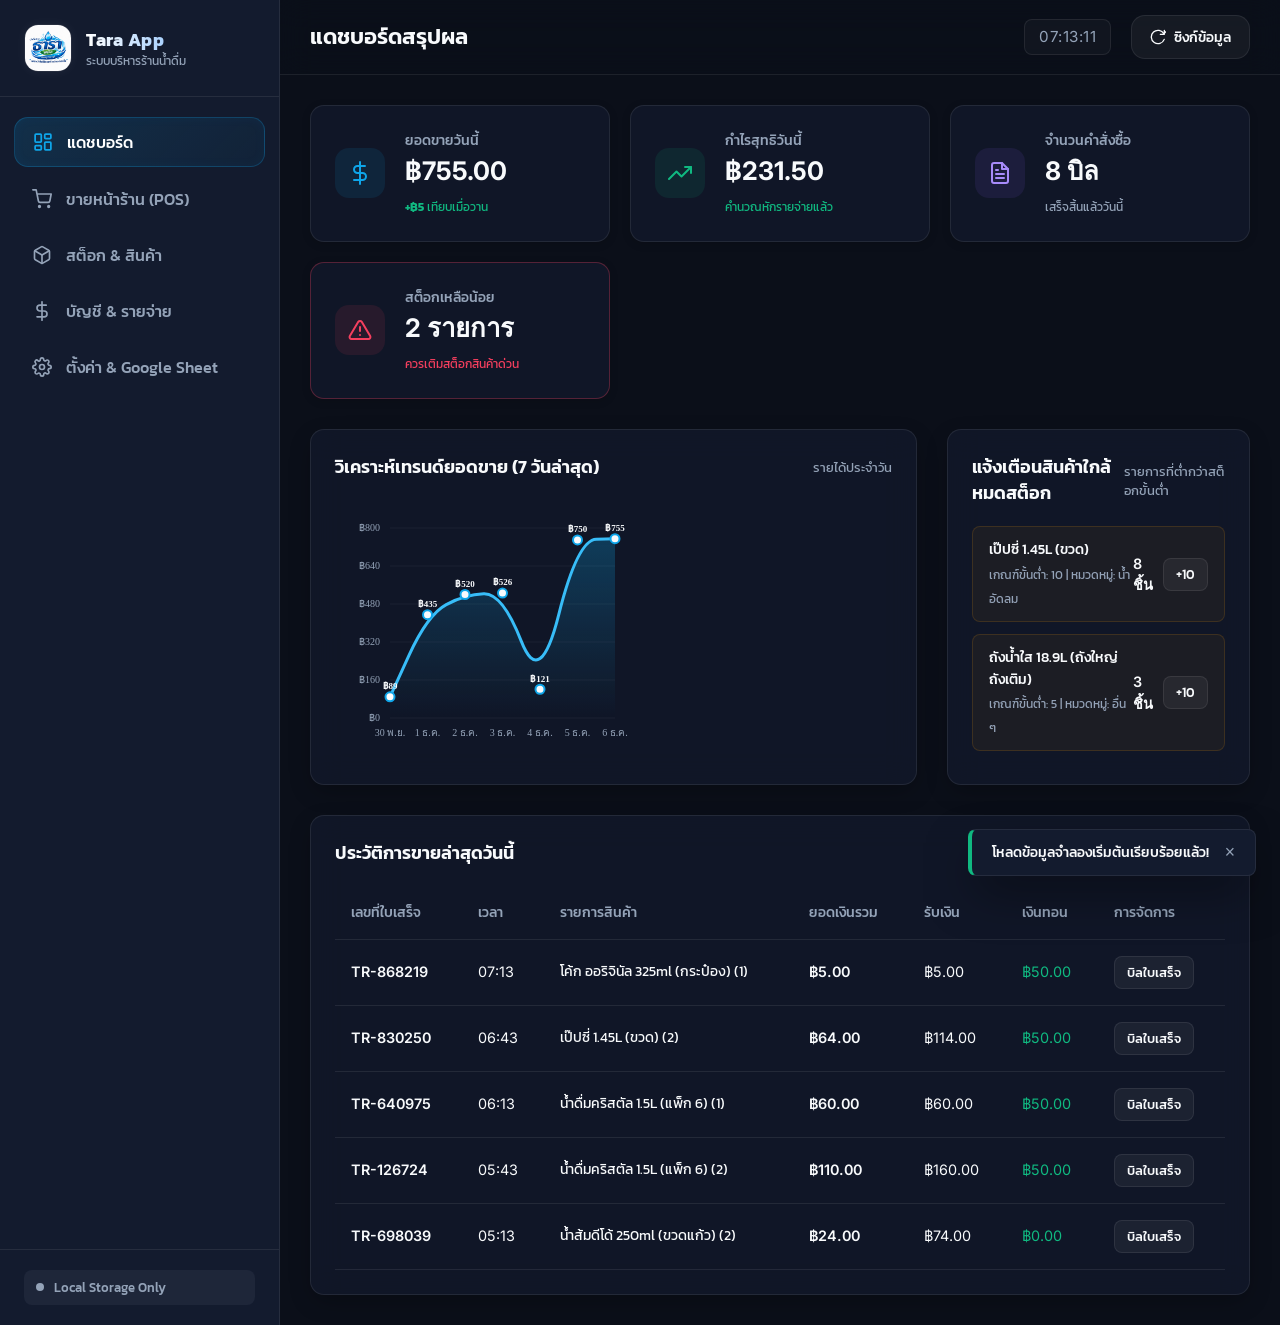
==== commit c0ba9c93: "Add files via upload" ====
--- a/Tara App/index.html
+++ b/Tara App/index.html
@@ -451,13 +451,17 @@
                                         <p class="input-tip">สร้าง URL นี้ได้ฟรีจาก Google Sheet ของคุณ ตามคู่มือแนะนำด้านล่าง</p>
                                     </div>
                                     <div class="settings-actions">
-                                        <button class="btn btn-secondary" id="btn-test-sheet-conn">
+                                        <button class="btn btn-secondary" id="btn-test-sheet-conn" title="ทดสอบการเชื่อมต่อ">
                                             <svg xmlns="http://www.w3.org/2000/svg" width="16" height="16" viewBox="0 0 24 24" fill="none" stroke="currentColor" stroke-width="2" stroke-linecap="round" stroke-linejoin="round"><circle cx="12" cy="12" r="10"/><path d="m4.93 4.93 4.24 4.24"/></svg>
-                                            <span>ทดสอบการเชื่อมต่อ</span>
+                                            <span>ทดสอบเชื่อมต่อ</span>
                                         </button>
-                                        <button class="btn btn-primary" id="btn-save-sheet-url">
+                                        <button class="btn btn-primary" id="btn-save-sheet-url" title="บันทึกและซิงก์ข้อมูล">
                                             <svg xmlns="http://www.w3.org/2000/svg" width="16" height="16" viewBox="0 0 24 24" fill="none" stroke="currentColor" stroke-width="2" stroke-linecap="round" stroke-linejoin="round"><path d="M19 21H5a2 2 0 0 1-2-2V5a2 2 0 0 1 2-2h11l5 5v11a2 2 0 0 1-2 2z"/><polyline points="17 21 17 13 7 13 7 21"/><polyline points="7 3 7 8 15 8"/></svg>
-                                            <span>บันทึกและซิงก์ข้อมูล</span>
+                                            <span>บันทึก & ซิงก์</span>
+                                        </button>
+                                        <button class="btn btn-secondary-outline" id="btn-copy-share-url" title="คัดลอกลิงก์สำหรับเปิดแอปบนเครื่องอื่นเพื่อใช้ข้อมูลชุดเดียวกันโดยอัตโนมัติ">
+                                            <svg xmlns="http://www.w3.org/2000/svg" width="16" height="16" viewBox="0 0 24 24" fill="none" stroke="currentColor" stroke-width="2" stroke-linecap="round" stroke-linejoin="round"><path d="M4 12v8a2 2 0 0 0 2 2h12a2 2 0 0 0 2-2v-8"/><polyline points="16 6 12 2 8 6"/><line x1="12" y1="2" x2="12" y2="15"/></svg>
+                                            <span>แชร์ลิงก์เปิดเครื่องอื่น</span>
                                         </button>
                                     </div>
                                 </div>
